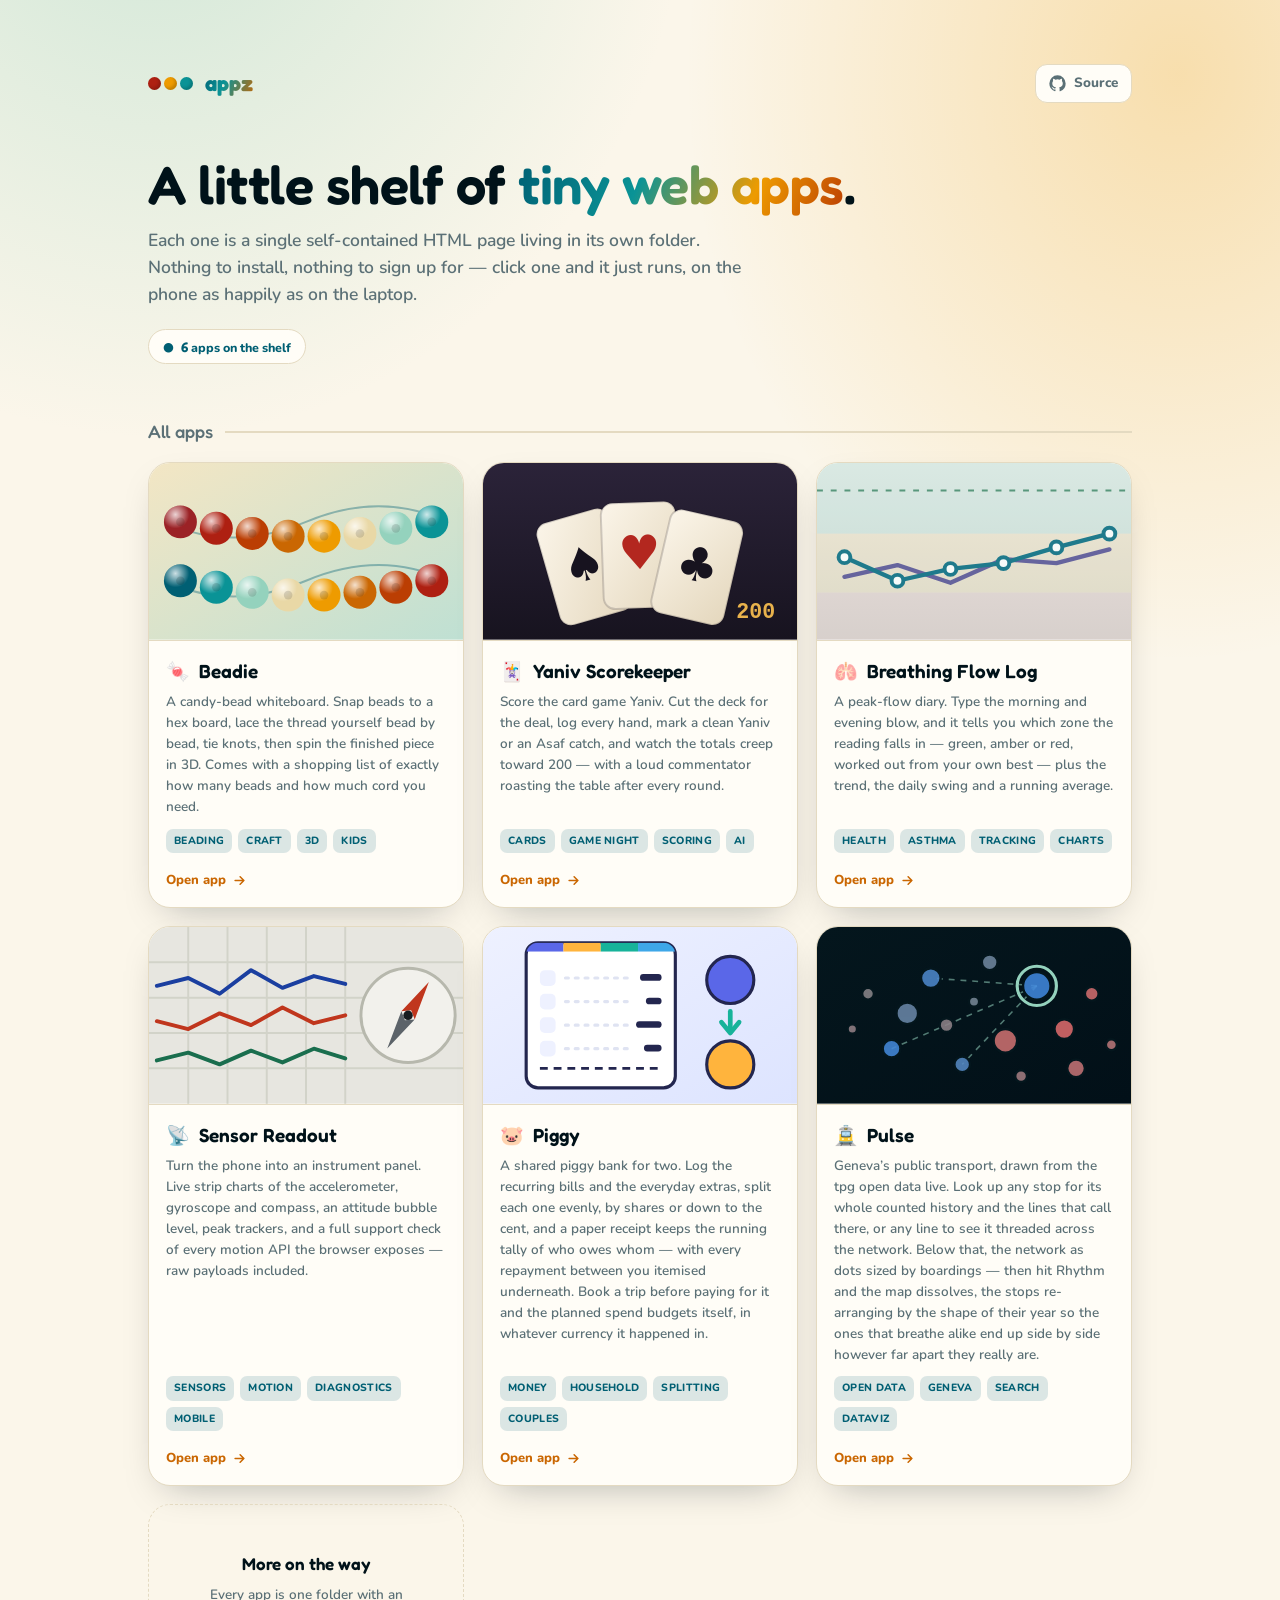
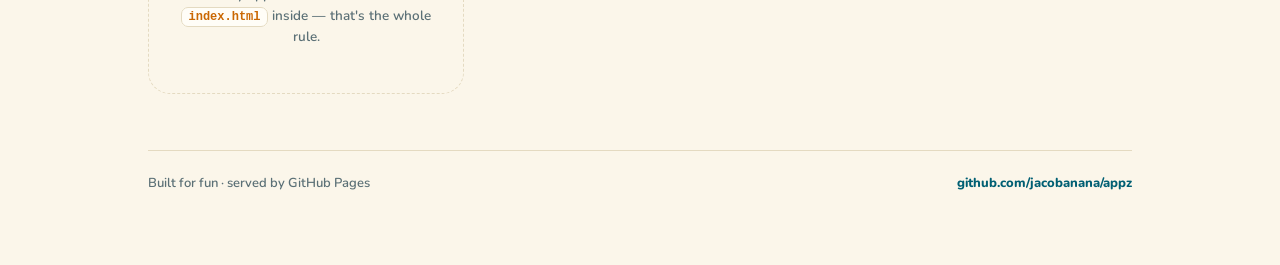
==== index.html @ 2b108881 "Move Piggy out to its own repository Piggy now lives at https://github.com/jacobanana/piggy as a Vit" ====
<!DOCTYPE html>
<html lang="en">
<head>
<meta charset="UTF-8" />
<meta name="viewport" content="width=device-width, initial-scale=1" />
<title>appz — tiny single-page apps</title>
<meta name="description" content="A little shelf of small, self-contained single-page web apps. No install, no accounts — just open one and play." />
<meta name="theme-color" content="#005f73" />
<link rel="icon" href="data:image/svg+xml,<svg xmlns='http://www.w3.org/2000/svg' viewBox='0 0 32 32'><circle cx='11' cy='11' r='8' fill='%23ae2012'/><circle cx='22' cy='14' r='6' fill='%23ee9b00'/><circle cx='14' cy='23' r='6' fill='%230a9396'/></svg>" />
<link rel="preconnect" href="https://fonts.googleapis.com">
<link rel="preconnect" href="https://fonts.gstatic.com" crossorigin>
<link href="https://fonts.googleapis.com/css2?family=Fredoka:wght@400;500;600;700&family=Nunito:wght@400;600;700;800&display=swap" rel="stylesheet">
<style>
  /* Palette: 001219 · 005f73 · 0a9396 · 94d2bd · e9d8a6 · ee9b00 · ca6702 · bb3e03 · ae2012 · 9b2226 */
  :root{
    --black:#001219; --deep:#005f73; --teal:#0a9396; --tiffany:#94d2bd; --vanilla:#e9d8a6;
    --gamboge:#ee9b00; --alloy:#ca6702; --rust:#bb3e03; --rufous:#ae2012; --auburn:#9b2226;

    --bg:#fbf6ea; --panel:#fffdf7; --ink:#001219; --muted:#5b7076; --line:#e4dac1;
    --accent:#005f73; --accent-2:#ca6702; --glow-a:var(--tiffany); --glow-b:var(--gamboge);
    --shadow:0 14px 38px -18px rgba(0,18,25,.34);
    --shadow-lg:0 22px 50px -20px rgba(0,18,25,.42);
  }
  @media (prefers-color-scheme:dark){
    :root{
      --bg:#001219; --panel:#04222b; --ink:#eef5f1; --muted:#8fb0ad; --line:#0d3a44;
      --accent:#94d2bd; --accent-2:#ee9b00; --glow-a:var(--deep); --glow-b:var(--rust);
      --shadow:0 14px 38px -18px rgba(0,0,0,.8);
      --shadow-lg:0 22px 50px -20px rgba(0,0,0,.9);
    }
  }
  *{box-sizing:border-box}
  html{-webkit-text-size-adjust:100%}
  body{margin:0;min-height:100%;background:var(--bg);color:var(--ink);
    font-family:'Nunito',system-ui,'Segoe UI',sans-serif;font-weight:600;line-height:1.55;
    background-image:radial-gradient(60% 45% at 12% -8%, color-mix(in srgb, var(--glow-a) 42%, transparent), transparent 70%),
                     radial-gradient(55% 45% at 92% 4%, color-mix(in srgb, var(--glow-b) 26%, transparent), transparent 70%);
    background-repeat:no-repeat}
  h1,h2,h3,.f{font-family:'Fredoka',system-ui,sans-serif;font-weight:600;margin:0}
  a{color:inherit}
  :focus-visible{outline:3px solid var(--accent);outline-offset:3px;border-radius:14px}

  .wrap{max-width:1040px;margin:0 auto;padding:clamp(28px,6vw,64px) clamp(16px,4vw,28px) 72px}

  header.top{display:flex;align-items:center;gap:12px;margin-bottom:clamp(28px,6vw,52px)}
  .logo{display:flex;gap:3px}
  .logo i{width:13px;height:13px;border-radius:50%;box-shadow:inset -2px -2px 3px rgba(0,0,0,.18)}
  .wordmark{font-family:'Fredoka';font-size:22px;font-weight:700;
    background:linear-gradient(115deg,var(--deep),var(--teal) 42%,var(--alloy));-webkit-background-clip:text;background-clip:text;color:transparent}
  .grow{flex:1}
  .ghlink{display:inline-flex;align-items:center;gap:8px;text-decoration:none;font-size:13.5px;font-weight:800;color:var(--muted);
    border:1.5px solid var(--line);background:var(--panel);padding:8px 13px;border-radius:12px}
  .ghlink:hover{color:var(--accent);border-color:var(--accent)}
  .ghlink svg{width:17px;height:17px}

  .hero h1{font-size:clamp(34px,7vw,54px);line-height:1.08;letter-spacing:-.5px}
  .hero h1 em{font-style:normal;background:linear-gradient(115deg,var(--deep),var(--teal) 38%,var(--gamboge) 72%,var(--rust));
    -webkit-background-clip:text;background-clip:text;color:transparent}
  .hero p{max-width:56ch;color:var(--muted);font-size:clamp(15px,2.2vw,17.5px);margin:14px 0 0}
  .count{display:inline-flex;align-items:center;gap:7px;margin-top:20px;font-size:12.5px;font-weight:800;
    color:var(--accent);background:var(--panel);border:1.5px solid var(--line);border-radius:999px;padding:6px 14px}
  .count b{font-family:'Fredoka';font-weight:600;font-size:14px}

  h2.sec{margin:clamp(34px,6vw,54px) 0 16px;font-size:18px;color:var(--muted);font-weight:500;
    display:flex;align-items:center;gap:12px}
  h2.sec:after{content:"";flex:1;height:1.5px;background:var(--line)}

  .grid{display:grid;gap:18px;grid-template-columns:repeat(auto-fill,minmax(270px,1fr))}
  .card{display:flex;flex-direction:column;background:var(--panel);border:1.5px solid var(--line);border-radius:22px;
    overflow:hidden;text-decoration:none;box-shadow:var(--shadow);transition:transform .18s ease,box-shadow .18s ease,border-color .18s ease}
  .card:hover{transform:translateY(-4px);box-shadow:var(--shadow-lg);border-color:color-mix(in srgb, var(--accent) 55%, var(--line))}
  .thumb{aspect-ratio:16/9;display:block;width:100%;border-bottom:1.5px solid var(--line)}
  .thumb svg{width:100%;height:100%;display:block}
  .body{padding:15px 17px 17px;display:flex;flex-direction:column;gap:7px;flex:1}
  .title{display:flex;align-items:center;gap:9px;font-family:'Fredoka';font-size:19px}
  .title .emoji{font-size:19px;line-height:1}
  .desc{color:var(--muted);font-size:13.5px;font-weight:600;margin:0;flex:1}
  .tags{display:flex;flex-wrap:wrap;gap:6px;margin-top:4px}
  .tag{font-size:10.5px;font-weight:800;letter-spacing:.03em;text-transform:uppercase;color:var(--accent);
    background:color-mix(in srgb, var(--accent) 14%, transparent);border-radius:7px;padding:4px 8px}
  .go{display:flex;align-items:center;gap:6px;margin-top:10px;font-size:13px;font-weight:800;color:var(--accent-2)}
  .go svg{width:15px;height:15px;transition:transform .18s ease}
  .card:hover .go svg{transform:translateX(3px)}

  .soon{border-style:dashed;box-shadow:none;background:transparent;align-items:center;justify-content:center;
    min-height:190px;text-align:center;padding:26px;color:var(--muted);font-size:13.5px;gap:8px}
  .soon .f{font-size:17px;color:var(--ink)}
  .soon code{font-family:ui-monospace,SFMono-Regular,Menlo,monospace;font-size:12px;background:var(--panel);
    border:1.5px solid var(--line);border-radius:7px;padding:2px 6px;color:var(--accent-2)}

  footer{margin-top:56px;padding-top:22px;border-top:1.5px solid var(--line);color:var(--muted);font-size:13px;
    display:flex;flex-wrap:wrap;gap:8px 16px;align-items:center}
  footer a{color:var(--accent);text-decoration:none;font-weight:800}
  footer a:hover{text-decoration:underline}

  /* On the near-black background the deep-teal end of the gradients goes muddy — start brighter. */
  @media (prefers-color-scheme:dark){
    .wordmark{background:linear-gradient(115deg,var(--tiffany),var(--teal) 45%,var(--gamboge));
      -webkit-background-clip:text;background-clip:text}
    .hero h1 em{background:linear-gradient(115deg,var(--tiffany),var(--teal) 30%,var(--gamboge) 72%,var(--alloy));
      -webkit-background-clip:text;background-clip:text}
  }

  @media (prefers-reduced-motion:reduce){*{transition:none!important;animation:none!important}}
</style>
</head>
<body>
<div class="wrap">

  <header class="top">
    <span class="logo" aria-hidden="true">
      <i style="background:#ae2012"></i><i style="background:#ee9b00"></i><i style="background:#0a9396"></i>
    </span>
    <span class="wordmark">appz</span>
    <span class="grow"></span>
    <a class="ghlink" href="https://github.com/jacobanana/appz" rel="noopener">
      <svg viewBox="0 0 24 24" fill="currentColor" aria-hidden="true"><path d="M12 .5A11.5 11.5 0 0 0 .5 12a11.5 11.5 0 0 0 7.86 10.92c.58.1.79-.25.79-.56v-2c-3.2.7-3.88-1.37-3.88-1.37-.53-1.34-1.29-1.7-1.29-1.7-1.05-.72.08-.7.08-.7 1.16.08 1.77 1.2 1.77 1.2 1.03 1.77 2.7 1.26 3.36.96.1-.75.4-1.26.73-1.55-2.56-.29-5.25-1.28-5.25-5.7 0-1.26.45-2.29 1.19-3.1-.12-.29-.52-1.46.11-3.05 0 0 .97-.31 3.18 1.18a11 11 0 0 1 5.8 0c2.2-1.5 3.17-1.18 3.17-1.18.63 1.59.24 2.76.12 3.05.74.81 1.19 1.84 1.19 3.1 0 4.43-2.7 5.4-5.27 5.69.41.36.78 1.06.78 2.14v3.17c0 .31.2.67.8.56A11.5 11.5 0 0 0 23.5 12 11.5 11.5 0 0 0 12 .5z"/></svg>
      Source
    </a>
  </header>

  <section class="hero">
    <h1>A little shelf of <em>tiny web apps</em>.</h1>
    <p>Each one is a single self-contained HTML page living in its own folder. Nothing to install, nothing to sign up for — click one and it just runs, on the phone as happily as on the laptop.</p>
    <div class="count"><span>●</span> <span><b id="count">0</b> <span id="noun">apps</span> on the shelf</span></div>
  </section>

  <h2 class="sec">All apps</h2>
  <div class="grid" id="grid"></div>

  <footer>
    <span>Built for fun · served by GitHub Pages</span>
    <span class="grow"></span>
    <a href="https://github.com/jacobanana/appz" rel="noopener">github.com/jacobanana/appz</a>
  </footer>
</div>

<script>
/* Add an app: drop its folder in the repo root with an index.html inside,
   then add one entry here. `thumb` is inline SVG markup (viewBox 0 0 160 90). */
const APPS = [
  {
    slug: 'candy-beads',
    name: 'Beadie',
    emoji: '🍬',
    desc: 'A candy-bead whiteboard. Snap beads to a hex board, lace the thread yourself bead by bead, tie knots, then spin the finished piece in 3D. Comes with a shopping list of exactly how many beads and how much cord you need.',
    tags: ['beading', 'craft', '3D', 'kids'],
    thumb: `
      <svg viewBox="0 0 160 90" preserveAspectRatio="xMidYMid slice" role="img" aria-label="Rows of colourful beads laced on a cord">
        <defs>
          <linearGradient id="cbBg" x1="0" y1="0" x2="1" y2="1">
            <stop offset="0%" stop-color="#f3e6c4"/><stop offset="100%" stop-color="#bfe0d3"/>
          </linearGradient>
          <radialGradient id="cbShine" cx="35%" cy="28%" r="70%">
            <stop offset="0%" stop-color="#fff" stop-opacity=".8"/><stop offset="60%" stop-color="#fff" stop-opacity="0"/>
          </radialGradient>
        </defs>
        <rect width="160" height="90" fill="url(#cbBg)"/>
        <g fill="none" stroke="#005f73" stroke-opacity=".38" stroke-width="1">
          <path d="M8 30q34 16 72 0t72 0"/><path d="M8 60q34 16 72 0t72 0"/>
        </g>
        <g id="cbBeads"></g>
      </svg>`,
    paint(svg){
      const rows = [
        { y: 30, cols: ['#9b2226','#ae2012','#bb3e03','#ca6702','#ee9b00','#e9d8a6','#94d2bd','#0a9396'] },
        { y: 60, cols: ['#005f73','#0a9396','#94d2bd','#e9d8a6','#ee9b00','#ca6702','#bb3e03','#ae2012'] }
      ];
      const g = svg.querySelector('#cbBeads');
      rows.forEach(({y, cols}) => cols.forEach((c, i) => {
        const x = 16 + i * 18.3;
        const dy = y + Math.sin((i / (cols.length - 1)) * Math.PI) * 7.5;
        g.insertAdjacentHTML('beforeend',
          `<circle cx="${x.toFixed(1)}" cy="${dy.toFixed(1)}" r="8.4" fill="${c}"/>` +
          `<circle cx="${x.toFixed(1)}" cy="${dy.toFixed(1)}" r="8.4" fill="url(#cbShine)"/>` +
          `<circle cx="${x.toFixed(1)}" cy="${dy.toFixed(1)}" r="2.2" fill="#000" fill-opacity=".13"/>`);
      }));
    }
  },
  {
    slug: 'yaniv',
    name: 'Yaniv Scorekeeper',
    emoji: '🃏',
    desc: 'Score the card game Yaniv. Cut the deck for the deal, log every hand, mark a clean Yaniv or an Asaf catch, and watch the totals creep toward 200 — with a loud commentator roasting the table after every round.',
    tags: ['cards', 'game night', 'scoring', 'AI'],
    thumb: `
      <svg viewBox="0 0 160 90" preserveAspectRatio="xMidYMid slice" role="img" aria-label="Three playing cards fanned over a dark table">
        <defs>
          <linearGradient id="yzBg" x1="0" y1="0" x2="0" y2="1">
            <stop offset="0%" stop-color="#2b2339"/><stop offset="100%" stop-color="#17131f"/>
          </linearGradient>
          <linearGradient id="yzCard" x1="0" y1="0" x2="1" y2="1">
            <stop offset="0%" stop-color="#fbf5e9"/><stop offset="100%" stop-color="#e4d7bd"/>
          </linearGradient>
        </defs>
        <rect width="160" height="90" fill="url(#yzBg)"/>
        <g stroke="rgba(23,19,31,.18)" stroke-width="1">
          <g transform="rotate(-16 52 58)">
            <rect x="34" y="26" width="38" height="54" rx="6" fill="url(#yzCard)"/>
            <text x="53" y="60" font-size="24" text-anchor="middle" fill="#17131f" stroke="none">♠</text>
          </g>
          <g transform="rotate(-2 80 54)">
            <rect x="61" y="20" width="38" height="54" rx="6" fill="url(#yzCard)"/>
            <text x="80" y="54" font-size="24" text-anchor="middle" fill="#b3271f" stroke="none">♥</text>
          </g>
          <g transform="rotate(13 108 58)">
            <rect x="89" y="26" width="38" height="54" rx="6" fill="url(#yzCard)"/>
            <text x="108" y="60" font-size="24" text-anchor="middle" fill="#17131f" stroke="none">♣</text>
          </g>
        </g>
        <text x="139" y="79" font-size="11" text-anchor="middle" fill="#e8b24c" font-family="monospace">200</text>
      </svg>`,
  },
  {
    slug: 'breathing-flow-log',
    name: 'Breathing Flow Log',
    emoji: '🫁',
    desc: 'A peak-flow diary. Type the morning and evening blow, and it tells you which zone the reading falls in — green, amber or red, worked out from your own best — plus the trend, the daily swing and a running average.',
    tags: ['health', 'asthma', 'tracking', 'charts'],
    thumb: `
      <svg viewBox="0 0 160 90" preserveAspectRatio="xMidYMid slice" role="img" aria-label="A peak-flow line chart drawn across green, amber and red zone bands">
        <defs>
          <linearGradient id="bfBg" x1="0" y1="0" x2="0" y2="1">
            <stop offset="0%" stop-color="#f6faf9"/><stop offset="100%" stop-color="#dde7e5"/>
          </linearGradient>
        </defs>
        <rect width="160" height="90" fill="url(#bfBg)"/>
        <rect y="0" width="160" height="36" fill="#2E7D5B" opacity=".14"/>
        <rect y="36" width="160" height="30" fill="#C9820A" opacity=".14"/>
        <rect y="66" width="160" height="24" fill="#B3382C" opacity=".13"/>
        <line x1="0" y1="14" x2="160" y2="14" stroke="#2E7D5B" stroke-width="1" stroke-dasharray="3 4" opacity=".75"/>
        <g fill="none" stroke-width="2.2" stroke-linecap="round" stroke-linejoin="round">
          <polyline points="14,58 41,52 68,61 95,49 122,51 149,44" stroke="#3D3B8E" opacity=".75"/>
          <polyline points="14,48 41,60 68,54 95,51 122,43 149,36" stroke="#1F7A8C"/>
        </g>
        <g fill="#f6faf9" stroke="#1F7A8C" stroke-width="2">
          <circle cx="14" cy="48" r="3"/><circle cx="41" cy="60" r="3"/><circle cx="68" cy="54" r="3"/>
          <circle cx="95" cy="51" r="3"/><circle cx="122" cy="43" r="3"/><circle cx="149" cy="36" r="3"/>
        </g>
      </svg>`,
  },
  {
    slug: 'sensor-readout',
    name: 'Sensor Readout',
    emoji: '📡',
    desc: 'Turn the phone into an instrument panel. Live strip charts of the accelerometer, gyroscope and compass, an attitude bubble level, peak trackers, and a full support check of every motion API the browser exposes — raw payloads included.',
    tags: ['sensors', 'motion', 'diagnostics', 'mobile'],
    thumb: `
      <svg viewBox="0 0 160 90" preserveAspectRatio="xMidYMid slice" role="img" aria-label="Three sensor traces drawn on chart-recorder graph paper next to a compass dial">
        <rect width="160" height="90" fill="#E7E6E0"/>
        <g stroke="#D2D3C9" stroke-width="1">
          <path d="M0 18h160M0 36h160M0 54h160M0 72h160"/>
          <path d="M20 0v90M40 0v90M60 0v90M80 0v90M100 0v90"/>
        </g>
        <g fill="none" stroke-width="2" stroke-linecap="round" stroke-linejoin="round">
          <polyline points="4,30 20,26 36,34 52,22 68,31 84,25 100,29" stroke="#1B3FA0"/>
          <polyline points="4,48 20,52 36,44 52,50 68,41 84,49 100,45" stroke="#C0361D"/>
          <polyline points="4,68 20,64 36,70 52,63 68,69 84,62 100,67" stroke="#1A6E4E"/>
        </g>
        <circle cx="132" cy="45" r="24" fill="#F2F1EC" stroke="#B7B8AD" stroke-width="1.5"/>
        <g transform="rotate(32 132 45)">
          <polygon points="132,25 136,45 132,42 128,45" fill="#C0361D"/>
          <polygon points="132,65 136,45 132,48 128,45" fill="#5C6369"/>
        </g>
        <circle cx="132" cy="45" r="2.4" fill="#171C1F"/>
      </svg>`,
  },
  {
    slug: 'piggy',
    // Piggy grew up and moved into its own repo (Vite app + backend in the
    // making): https://github.com/jacobanana/piggy — the card stays on the
    // shelf, the link goes to its new home.
    url: 'https://jacobanana.github.io/piggy/',
    name: 'Piggy',
    emoji: '🐷',
    desc: 'A shared piggy bank for two. Log the recurring bills and the everyday extras, split each one evenly, by shares or down to the cent, and a paper receipt keeps the running tally of who owes whom — with every repayment between you itemised underneath. Book a trip before paying for it and the planned spend budgets itself, in whatever currency it happened in.',
    tags: ['money', 'household', 'splitting', 'couples'],
    thumb: `
      <svg viewBox="0 0 160 90" preserveAspectRatio="xMidYMid slice" role="img" aria-label="A till receipt beside two faces with an arrow showing money owed between them">
        <defs>
          <linearGradient id="pgBg" x1="0" y1="0" x2="1" y2="1">
            <stop offset="0%" stop-color="#EEF1FF"/><stop offset="100%" stop-color="#DDE4FF"/>
          </linearGradient>
          <clipPath id="pgSlip"><rect x="22" y="8" width="76" height="74" rx="6"/></clipPath>
        </defs>
        <rect width="160" height="90" fill="url(#pgBg)"/>
        <rect x="22" y="8" width="76" height="74" rx="6" fill="#fff" stroke="#23264F" stroke-width="1.6"/>
        <g clip-path="url(#pgSlip)">
          <rect x="22" y="8" width="19" height="4.5" fill="#5A67E8"/>
          <rect x="41" y="8" width="19" height="4.5" fill="#FFB43D"/>
          <rect x="60" y="8" width="19" height="4.5" fill="#17B39A"/>
          <rect x="79" y="8" width="19" height="4.5" fill="#3EA7E8"/>
        </g>
        <g stroke="#DFE3F2" stroke-width="1.6" stroke-linecap="round" stroke-dasharray="1.5 3.5">
          <path d="M42 26h34M42 38h34M42 50h34M42 62h34"/>
        </g>
        <g fill="#EEF1FF">
          <rect x="29" y="22" width="8" height="8" rx="2.5"/><rect x="29" y="34" width="8" height="8" rx="2.5"/>
          <rect x="29" y="46" width="8" height="8" rx="2.5"/><rect x="29" y="58" width="8" height="8" rx="2.5"/>
        </g>
        <g fill="#23264F">
          <rect x="80" y="24" width="11" height="3.4" rx="1.7"/><rect x="83" y="36" width="8" height="3.4" rx="1.7"/>
          <rect x="78" y="48" width="13" height="3.4" rx="1.7"/><rect x="82" y="60" width="9" height="3.4" rx="1.7"/>
        </g>
        <path d="M29 72h62" stroke="#23264F" stroke-width="1.4" stroke-dasharray="4 3"/>
        <circle cx="126" cy="27" r="12" fill="#5A67E8" stroke="#23264F" stroke-width="1.6"/>
        <circle cx="126" cy="70" r="12" fill="#FFB43D" stroke="#23264F" stroke-width="1.6"/>
        <path d="M126 43v9" stroke="#17B39A" stroke-width="2.4" stroke-linecap="round"/>
        <path d="M121.5 48.5l4.5 5.5 4.5-5.5" fill="none" stroke="#17B39A" stroke-width="2.4" stroke-linecap="round" stroke-linejoin="round"/>
      </svg>`,
  },
  {
    slug: 'tpg-pulse',
    name: 'Pulse',
    emoji: '🚊',
    desc: 'Geneva’s public transport, drawn from the tpg open data live. Look up any stop for its whole counted history and the lines that call there, or any line to see it threaded across the network. Below that, the network as dots sized by boardings — then hit Rhythm and the map dissolves, the stops re-arranging by the shape of their year so the ones that breathe alike end up side by side however far apart they really are.',
    tags: ['open data', 'geneva', 'search', 'dataviz'],
    thumb: `
      <svg viewBox="0 0 160 90" preserveAspectRatio="xMidYMid slice" role="img" aria-label="A scatter of blue and red dots with dashed threads joining distant pairs">
        <defs>
          <linearGradient id="tpBg" x1="0" y1="0" x2="1" y2="1">
            <stop offset="0%" stop-color="#04161d"/><stop offset="100%" stop-color="#021018"/>
          </linearGradient>
        </defs>
        <rect width="160" height="90" fill="url(#tpBg)"/>
        <g stroke="#94d2bd" stroke-opacity=".55" stroke-width=".8" stroke-dasharray="3 3">
          <path d="M112 30 L38 62"/><path d="M112 30 L58 26"/><path d="M112 30 L74 70"/>
        </g>
        <g id="tpDots"></g>
        <circle cx="112" cy="30" r="10" fill="none" stroke="#94d2bd" stroke-width="1.6"/>
      </svg>`,
    paint(svg){
      // Same diverging ramp the app uses: cool ← neutral → warm.
      const mix = (t) => {
        const cool = [57,135,229], warm = [230,103,103], mid = [125,134,140];
        const end = t < 0 ? cool : warm, a = Math.abs(t);
        return 'rgb(' + mid.map((m,i)=>Math.round(m+(end[i]-m)*a)).join(',') + ')';
      };
      const dots = [
        [112,30,7,-.9],[58,26,5,-.7],[38,62,4.5,-.85],[74,70,4,-.6],
        [26,34,3,.1],[46,44,5.5,-.3],[66,50,3.5,.15],[88,18,4,-.2],
        [96,58,6,.75],[126,52,5,.9],[140,34,3.5,.8],[132,72,4.5,.65],
        [104,76,3,.35],[80,38,2.6,-.1],[18,52,2.4,.2],[150,60,2.8,.55],
      ];
      const g = svg.querySelector('#tpDots');
      for (const [x,y,r,t] of dots)
        g.insertAdjacentHTML('beforeend',
          `<circle cx="${x}" cy="${y}" r="${r}" fill="${mix(t)}" fill-opacity=".88" stroke="#04161d" stroke-width="1.2"/>`);
    }
  }
];

const grid = document.getElementById('grid');

APPS.forEach(app => {
  const a = document.createElement('a');
  a.className = 'card';
  a.href = app.url || app.slug + '/';
  a.innerHTML = `
    <span class="thumb">${app.thumb}</span>
    <span class="body">
      <span class="title"><span class="emoji">${app.emoji}</span>${app.name}</span>
      <p class="desc">${app.desc}</p>
      <span class="tags">${app.tags.map(t => `<span class="tag">${t}</span>`).join('')}</span>
      <span class="go">Open app
        <svg viewBox="0 0 24 24" fill="none" stroke="currentColor" stroke-width="2.5" stroke-linecap="round" stroke-linejoin="round"><path d="M5 12h14M13 6l6 6-6 6"/></svg>
      </span>
    </span>`;
  if (app.paint) app.paint(a.querySelector('.thumb svg'));
  grid.appendChild(a);
});

const soon = document.createElement('div');
soon.className = 'card soon';
soon.innerHTML = `<span class="f">More on the way</span>
  <span>Every app is one folder with an <code>index.html</code> inside — that's the whole rule.</span>`;
grid.appendChild(soon);

document.getElementById('count').textContent = APPS.length;
document.getElementById('noun').textContent = APPS.length === 1 ? 'app' : 'apps';
</script>
</body>
</html>
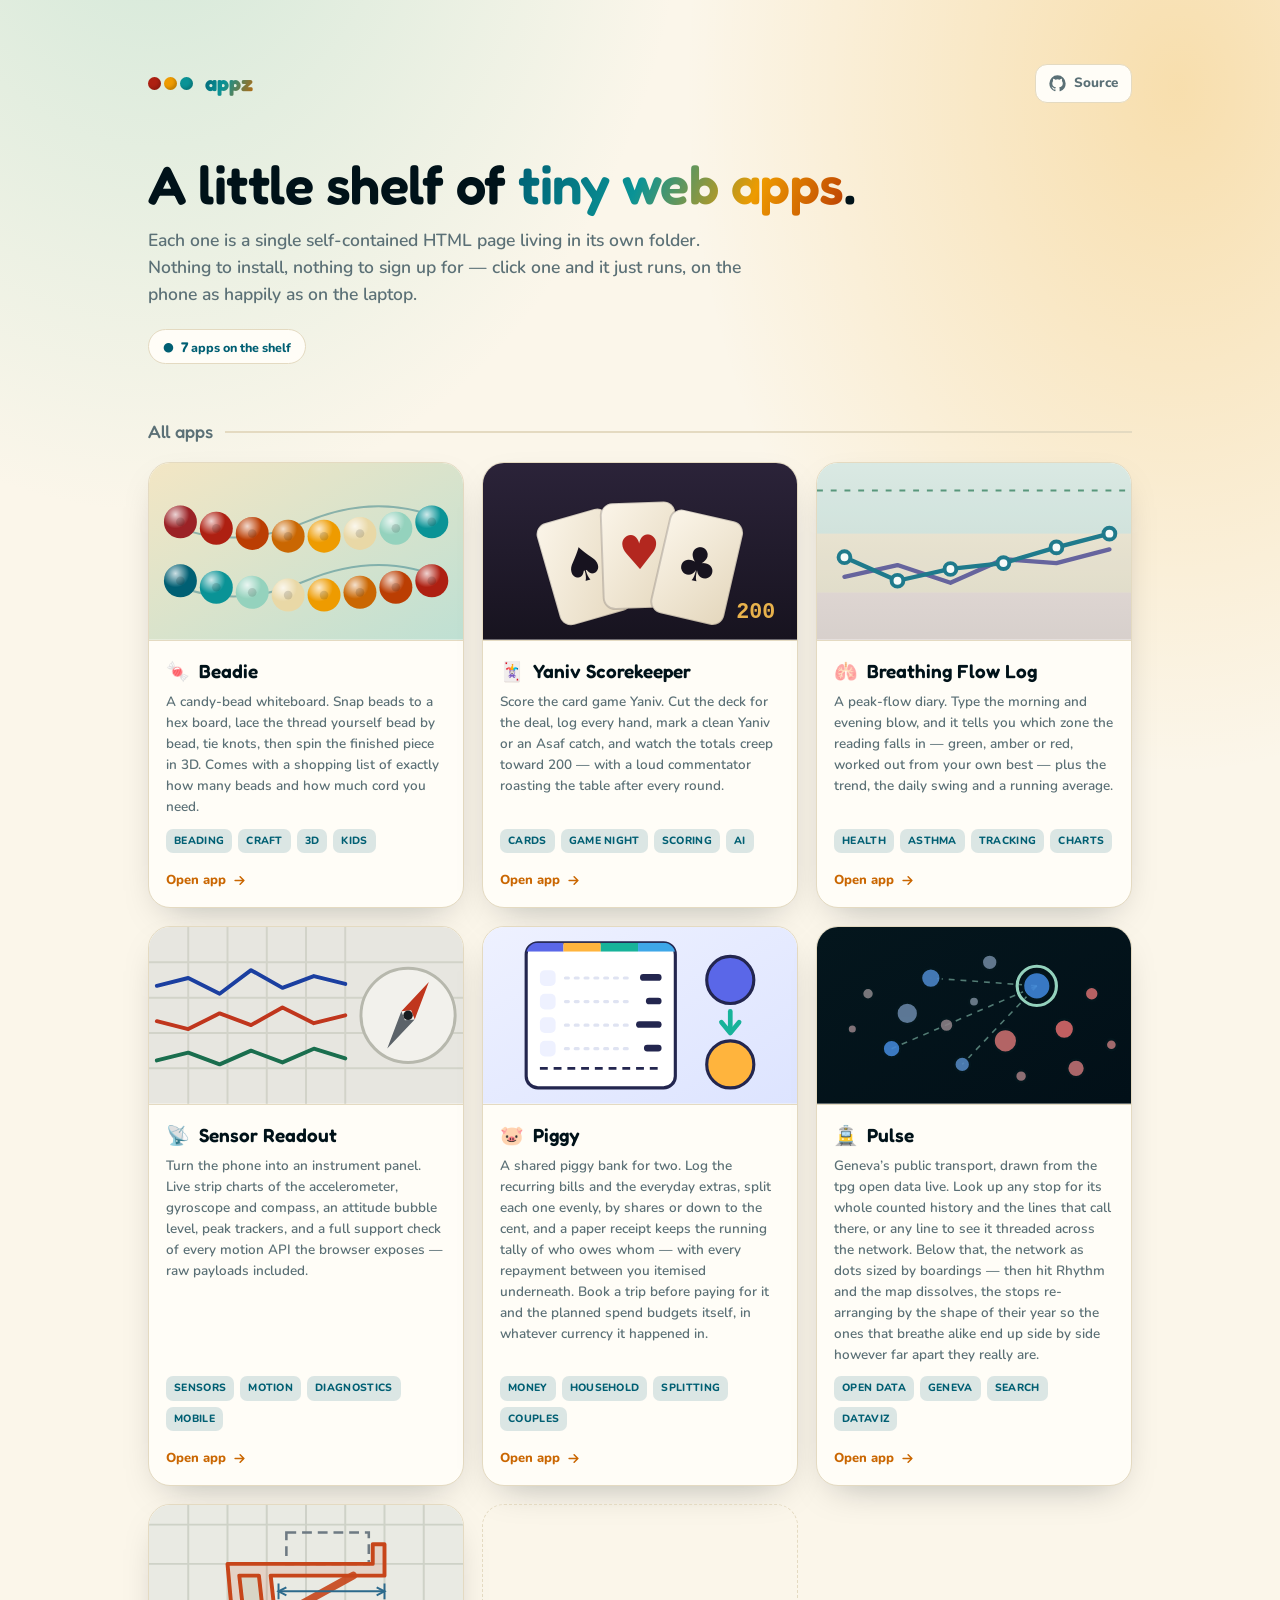
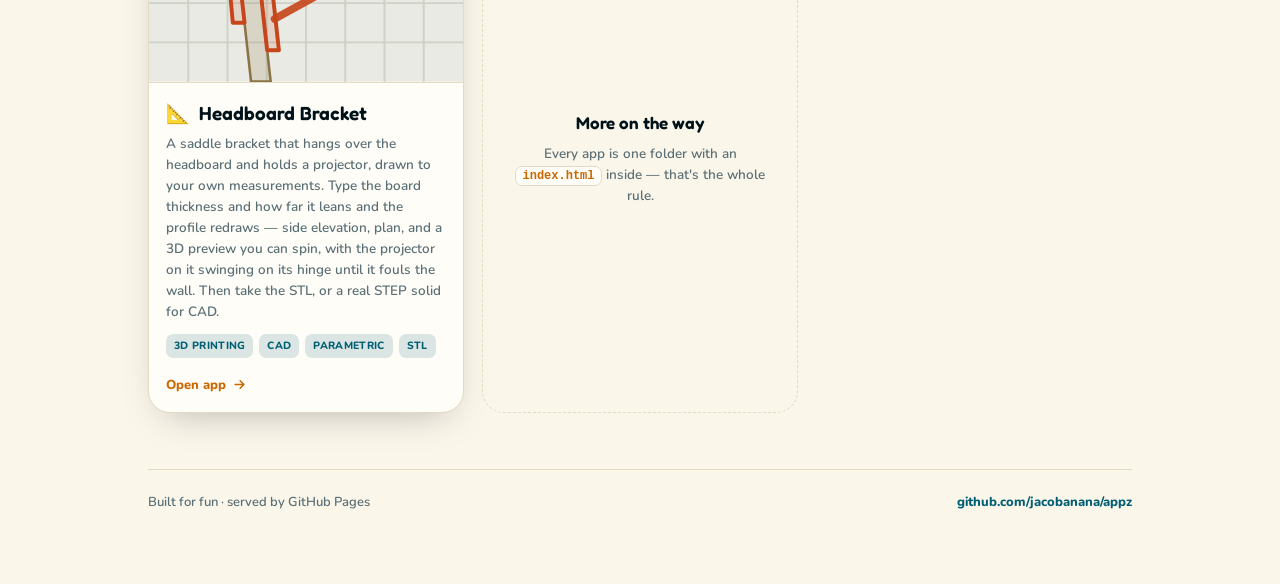
==== commit c74e1b30: "Add the headboard bracket designer to the shelf A parametric designer for a printed saddle bracket t" ====
--- a/index.html
+++ b/index.html
@@ -347,6 +347,30 @@
         g.insertAdjacentHTML('beforeend',
           `<circle cx="${x}" cy="${y}" r="${r}" fill="${mix(t)}" fill-opacity=".88" stroke="#04161d" stroke-width="1.2"/>`);
     }
+  },
+  {
+    slug: 'headboard-bracket',
+    name: 'Headboard Bracket',
+    emoji: '📐',
+    desc: 'A saddle bracket that hangs over the headboard and holds a projector, drawn to your own measurements. Type the board thickness and how far it leans and the profile redraws — side elevation, plan, and a 3D preview you can spin, with the projector on it swinging on its hinge until it fouls the wall. Then take the STL, or a real STEP solid for CAD.',
+    tags: ['3D printing', 'CAD', 'parametric', 'STL'],
+    thumb: `
+      <svg viewBox="0 0 160 90" preserveAspectRatio="xMidYMid slice" role="img" aria-label="Drafting-paper side elevation of a bracket saddled over a leaning headboard, carrying a projector on its shelf">
+        <rect width="160" height="90" fill="#E9EAE3"/>
+        <g stroke="#BCC1B5" stroke-width="1" opacity=".6">
+          <path d="M0 10h160M0 30h160M0 50h160M0 70h160"/>
+          <path d="M20 0v90M40 0v90M60 0v90M80 0v90M100 0v90M120 0v90M140 0v90"/>
+        </g>
+        <polygon points="46,36 56,36 62,90 52,90" fill="#8C7346" fill-opacity=".18" stroke="#8C7346" stroke-width="1.3"/>
+        <rect x="70" y="14" width="42" height="16" fill="none" stroke="#6E7A83" stroke-width="1.3" stroke-dasharray="5 3"/>
+        <path d="M104 36 L64 58" stroke="#C7451A" stroke-width="4" stroke-linecap="round" opacity=".9"/>
+        <path d="M48.7 60 L46 36 L56 36 L60.2 74 L66.2 74 L62 36 L120 36 L120 20 L114 20 L114 30 L40 30 L42.7 60 Z"
+              fill="#C7451A" fill-opacity=".14" stroke="#C7451A" stroke-width="2" stroke-linejoin="round"/>
+        <g stroke="#2C6A8C" stroke-width="1">
+          <path d="M66 40v8M120 40v8M66 44h54"/>
+          <path d="M70 42l-4 2 4 2M116 42l4 2-4 2" fill="none"/>
+        </g>
+      </svg>`,
   }
 ];
 
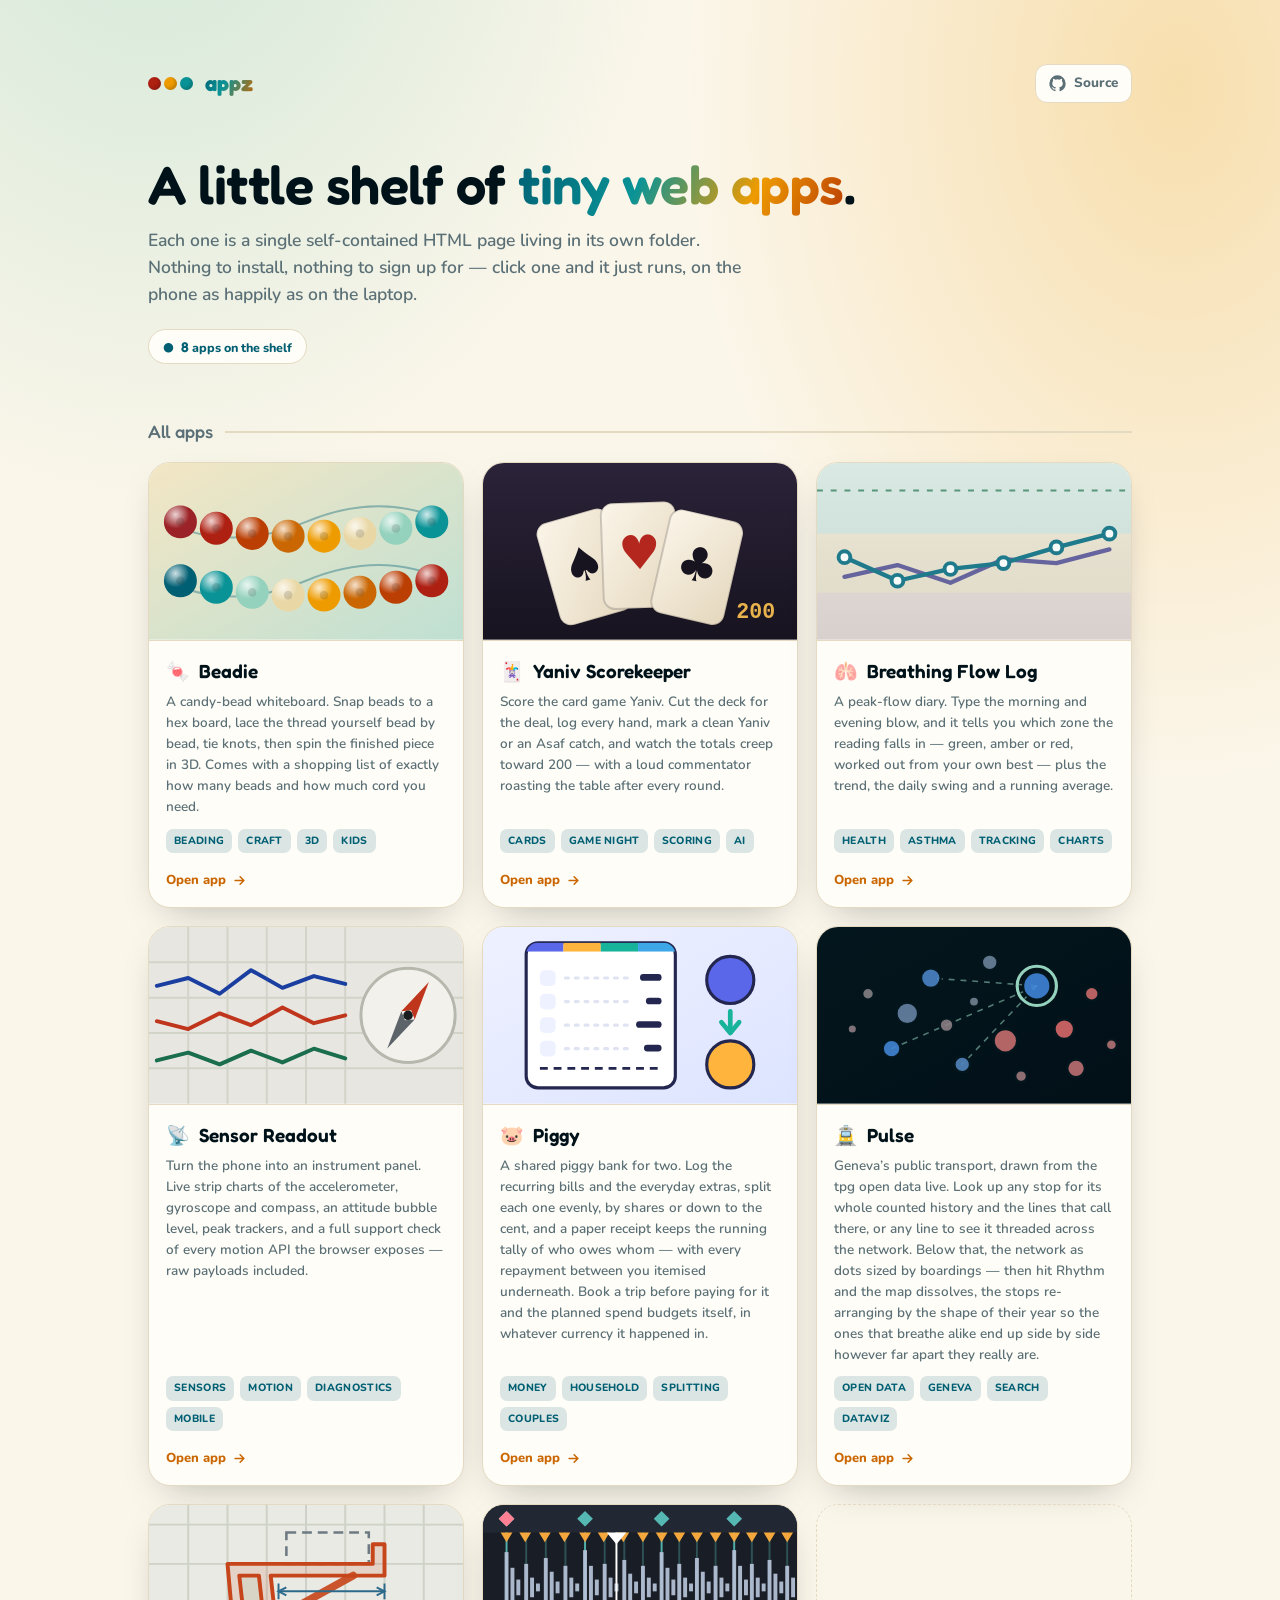
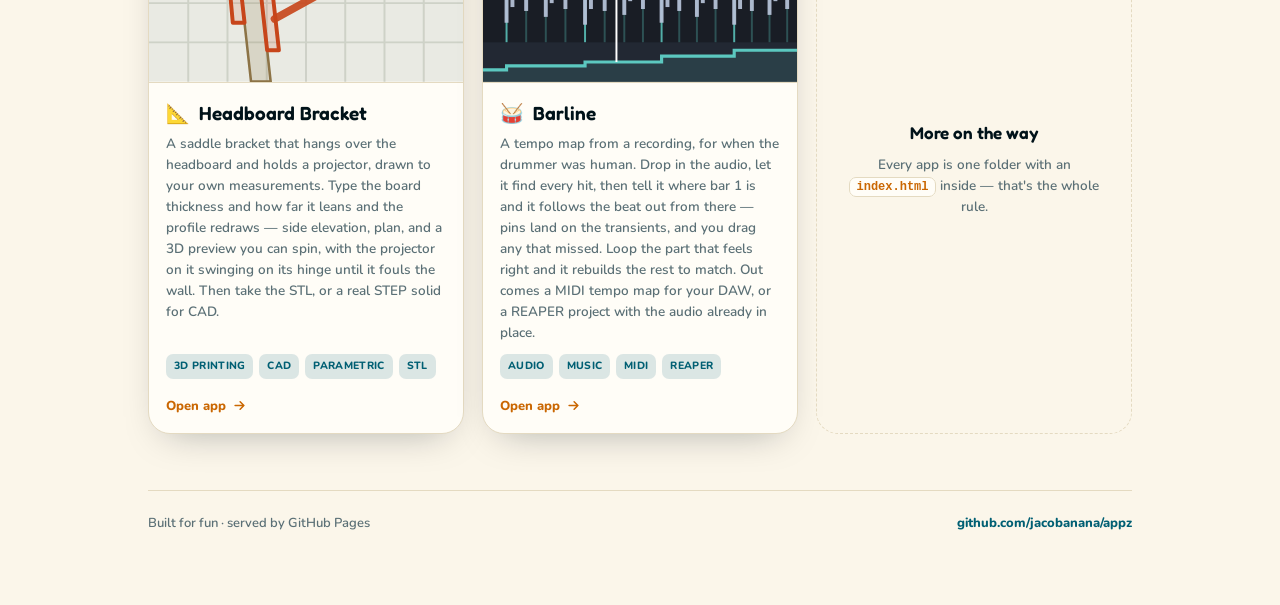
==== commit daa04c43: "Add Barline, a tempo map from audio, to the shelf A new single-file app in barline/: drop in a recor" ====
--- a/index.html
+++ b/index.html
@@ -371,6 +371,57 @@
           <path d="M70 42l-4 2 4 2M116 42l4 2-4 2" fill="none"/>
         </g>
       </svg>`,
+  },
+  {
+    slug: 'barline',
+    name: 'Barline',
+    emoji: '🥁',
+    desc: 'A tempo map from a recording, for when the drummer was human. Drop in the audio, let it find every hit, then tell it where bar 1 is and it follows the beat out from there — pins land on the transients, and you drag any that missed. Loop the part that feels right and it rebuilds the rest to match. Out comes a MIDI tempo map for your DAW, or a REAPER project with the audio already in place.',
+    tags: ['audio', 'music', 'MIDI', 'REAPER'],
+    thumb: `
+      <svg viewBox="0 0 160 90" preserveAspectRatio="xMidYMid slice" role="img" aria-label="A waveform with orange transient markers along the top and teal bar lines, the tempo stepping up beneath it">
+        <rect width="160" height="90" fill="#191d25"/>
+        <rect width="160" height="14" fill="#222833"/>
+        <g stroke="#5cc8c0" stroke-width="1" opacity=".85">
+          <path d="M12 14v56M52 14v56M91 14v56M128 14v56"/>
+        </g>
+        <g stroke="#5cc8c0" stroke-width="1" opacity=".3">
+          <path d="M22 14v56M32 14v56M42 14v56M62 14v56M72 14v56M81.5 14v56M100 14v56M109 14v56M118.5 14v56M137 14v56M146 14v56M155 14v56"/>
+        </g>
+        <g fill="#5cc8c0" opacity=".9">
+          <path d="M12 3l4 4-4 4-4-4z"/><path d="M52 3l4 4-4 4-4-4z"/><path d="M91 3l4 4-4 4-4-4z"/><path d="M128 3l4 4-4 4-4-4z"/>
+        </g>
+        <path d="M12 3l4 4-4 4-4-4z" fill="#ff7f93"/>
+        <g fill="#b7c3d9" opacity=".92">
+          <rect x="11" y="24" width="2" height="36"/><rect x="14" y="32" width="2" height="20"/><rect x="17" y="38" width="2" height="8"/>
+          <rect x="21" y="30" width="2" height="24"/><rect x="24" y="37" width="2" height="10"/><rect x="27" y="40" width="2" height="4"/>
+          <rect x="31" y="27" width="2" height="30"/><rect x="34" y="34" width="2" height="16"/><rect x="37" y="39" width="2" height="6"/>
+          <rect x="41" y="31" width="2" height="22"/><rect x="44" y="37" width="2" height="10"/><rect x="47" y="40" width="2" height="4"/>
+          <rect x="51" y="23" width="2" height="38"/><rect x="54" y="31" width="2" height="22"/><rect x="57" y="38" width="2" height="8"/>
+          <rect x="61" y="30" width="2" height="24"/><rect x="64" y="37" width="2" height="10"/><rect x="67" y="40" width="2" height="4"/>
+          <rect x="71" y="28" width="2" height="28"/><rect x="74" y="35" width="2" height="14"/><rect x="77" y="39" width="2" height="6"/>
+          <rect x="80.5" y="31" width="2" height="22"/><rect x="83.5" y="37" width="2" height="10"/><rect x="86.5" y="40" width="2" height="4"/>
+          <rect x="90" y="24" width="2" height="36"/><rect x="93" y="32" width="2" height="20"/><rect x="96" y="38" width="2" height="8"/>
+          <rect x="99" y="30" width="2" height="24"/><rect x="102" y="37" width="2" height="10"/><rect x="105" y="40" width="2" height="4"/>
+          <rect x="108" y="27" width="2" height="30"/><rect x="111" y="34" width="2" height="16"/><rect x="114" y="39" width="2" height="6"/>
+          <rect x="117.5" y="31" width="2" height="22"/><rect x="120.5" y="37" width="2" height="10"/><rect x="123.5" y="40" width="2" height="4"/>
+          <rect x="127" y="23" width="2" height="38"/><rect x="130" y="31" width="2" height="22"/><rect x="133" y="38" width="2" height="8"/>
+          <rect x="136" y="30" width="2" height="24"/><rect x="139" y="37" width="2" height="10"/><rect x="142" y="40" width="2" height="4"/>
+          <rect x="145" y="28" width="2" height="28"/><rect x="148" y="35" width="2" height="14"/><rect x="151" y="39" width="2" height="6"/>
+          <rect x="154" y="31" width="2" height="22"/><rect x="157" y="37" width="2" height="10"/>
+        </g>
+        <g fill="#f3a73d">
+          <path d="M12 14l3 0-3 5-3-5z"/><path d="M21.5 14l3 0-3 5-3-5z"/><path d="M31.5 14l3 0-3 5-3-5z"/><path d="M41.5 14l3 0-3 5-3-5z"/>
+          <path d="M52 14l3 0-3 5-3-5z"/><path d="M61.5 14l3 0-3 5-3-5z"/><path d="M71.5 14l3 0-3 5-3-5z"/><path d="M81.5 14l3 0-3 5-3-5z"/>
+          <path d="M91 14l3 0-3 5-3-5z"/><path d="M100 14l3 0-3 5-3-5z"/><path d="M109 14l3 0-3 5-3-5z"/><path d="M118.5 14l3 0-3 5-3-5z"/>
+          <path d="M128 14l3 0-3 5-3-5z"/><path d="M137 14l3 0-3 5-3-5z"/><path d="M146 14l3 0-3 5-3-5z"/><path d="M155 14l3 0-3 5-3-5z"/>
+        </g>
+        <rect width="160" y="70" height="20" fill="#222833"/>
+        <path d="M0 84H12V82H52V80H91V77H128V74H160" fill="none" stroke="#5cc8c0" stroke-width="1.6"/>
+        <path d="M0 84H12V82H52V80H91V77H128V74H160V90H0Z" fill="#5cc8c0" opacity=".14"/>
+        <path d="M68 14v66" stroke="#ffffff" stroke-width="1"/>
+        <path d="M63 14h10l-5 6z" fill="#ffffff"/>
+      </svg>`,
   }
 ];
 
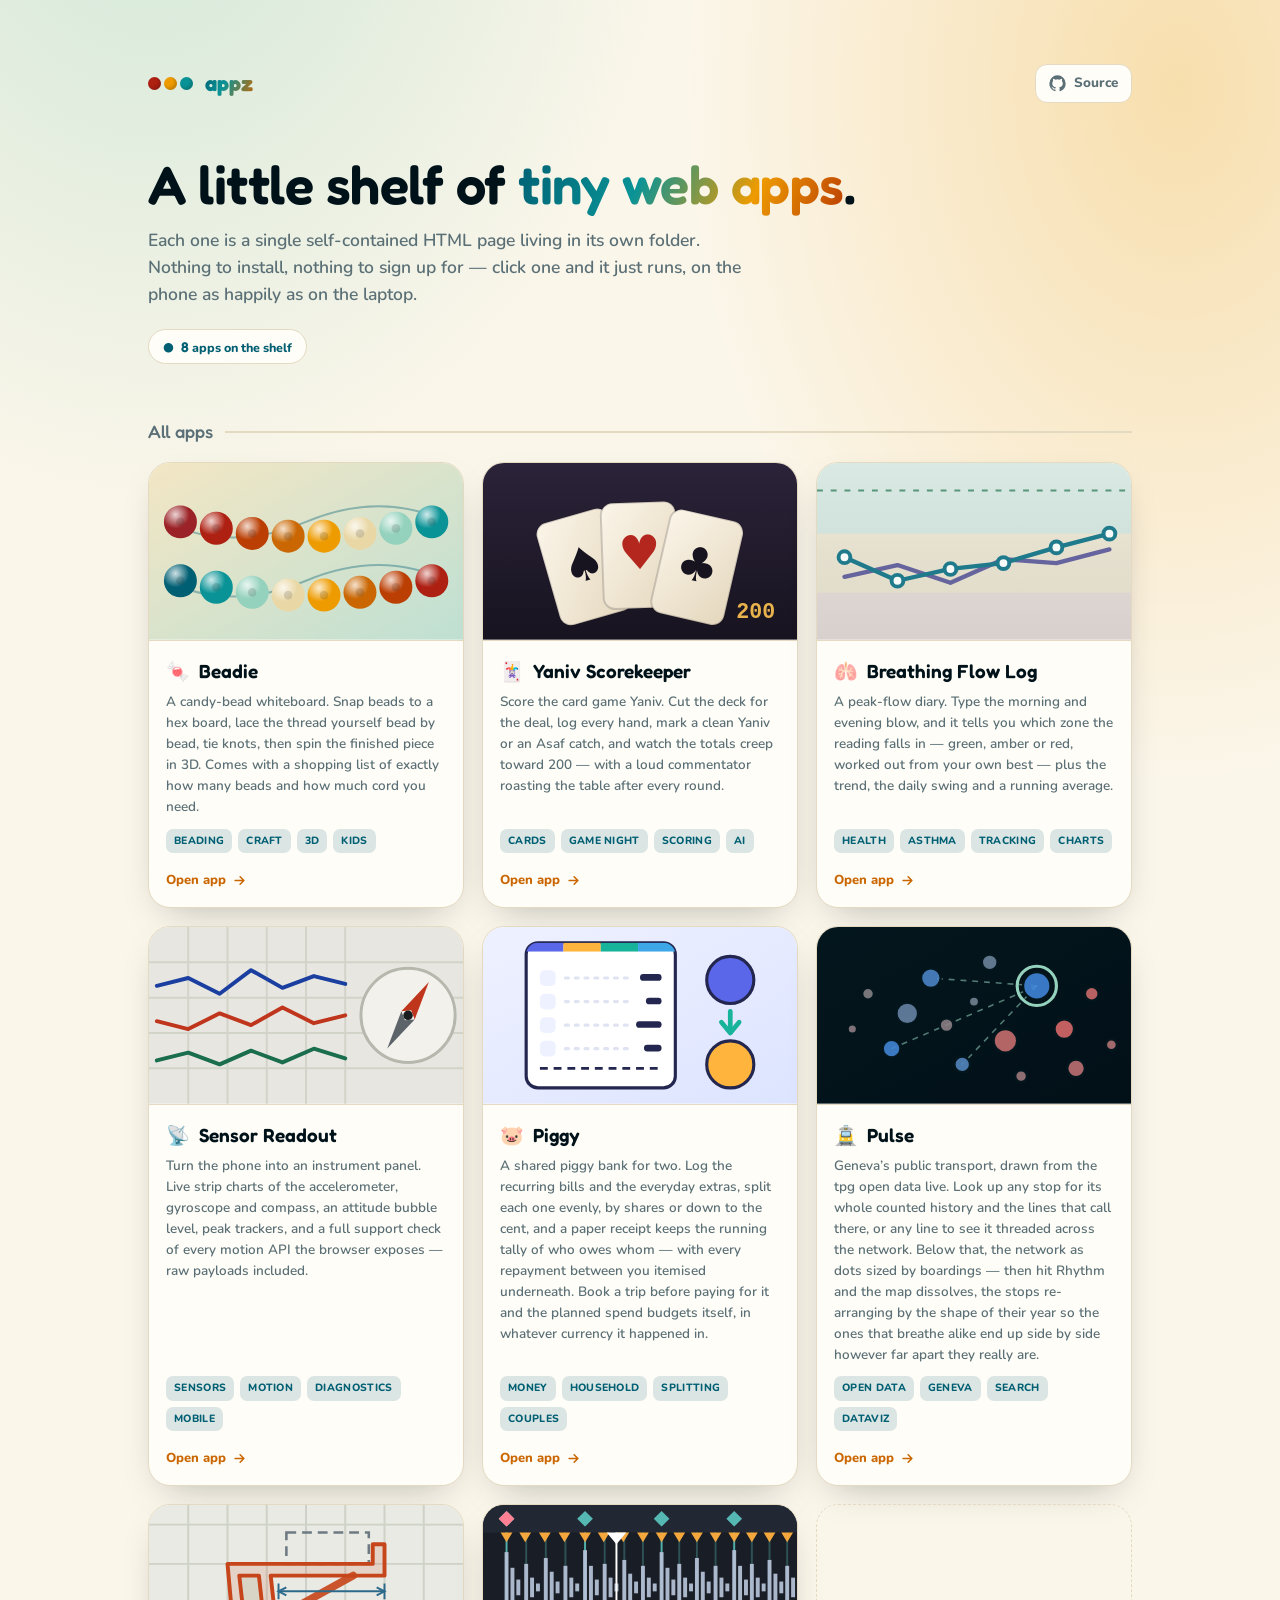
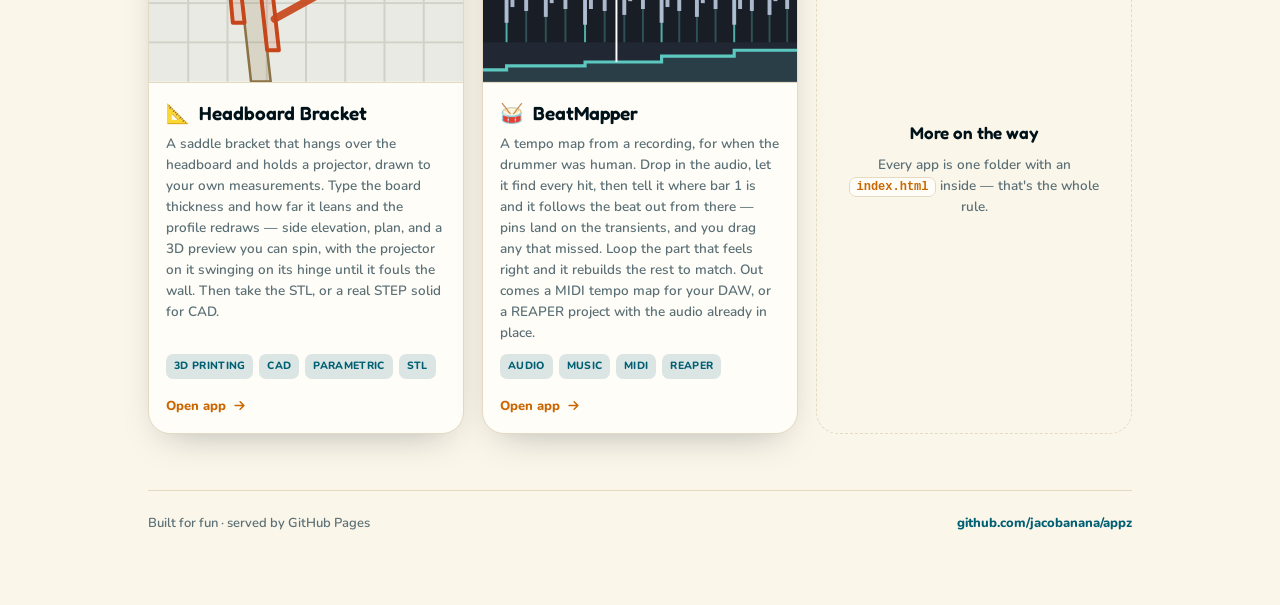
==== commit 44107e8d: "Rename Barline to BeatMapper Folder is now beat-mapper/, and the name is carried through the page ti" ====
--- a/index.html
+++ b/index.html
@@ -373,8 +373,8 @@
       </svg>`,
   },
   {
-    slug: 'barline',
-    name: 'Barline',
+    slug: 'beat-mapper',
+    name: 'BeatMapper',
     emoji: '🥁',
     desc: 'A tempo map from a recording, for when the drummer was human. Drop in the audio, let it find every hit, then tell it where bar 1 is and it follows the beat out from there — pins land on the transients, and you drag any that missed. Loop the part that feels right and it rebuilds the rest to match. Out comes a MIDI tempo map for your DAW, or a REAPER project with the audio already in place.',
     tags: ['audio', 'music', 'MIDI', 'REAPER'],
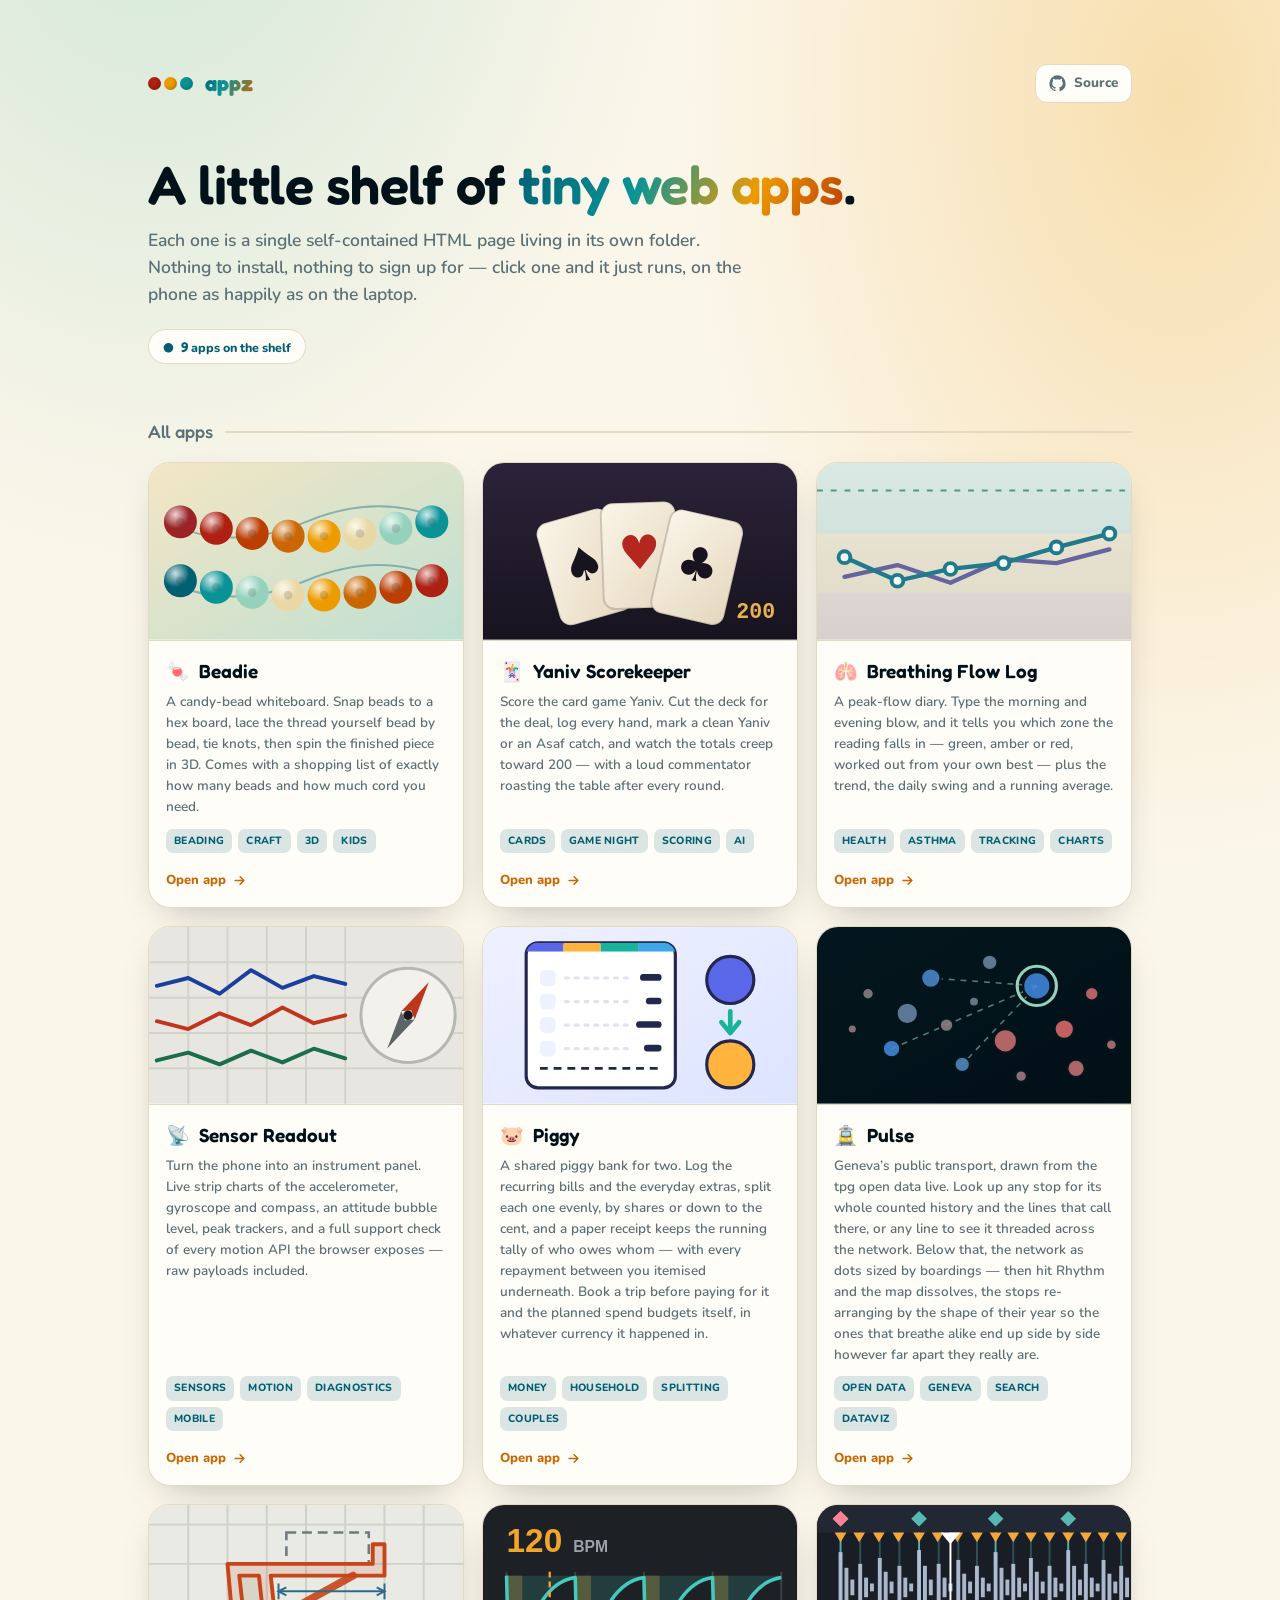
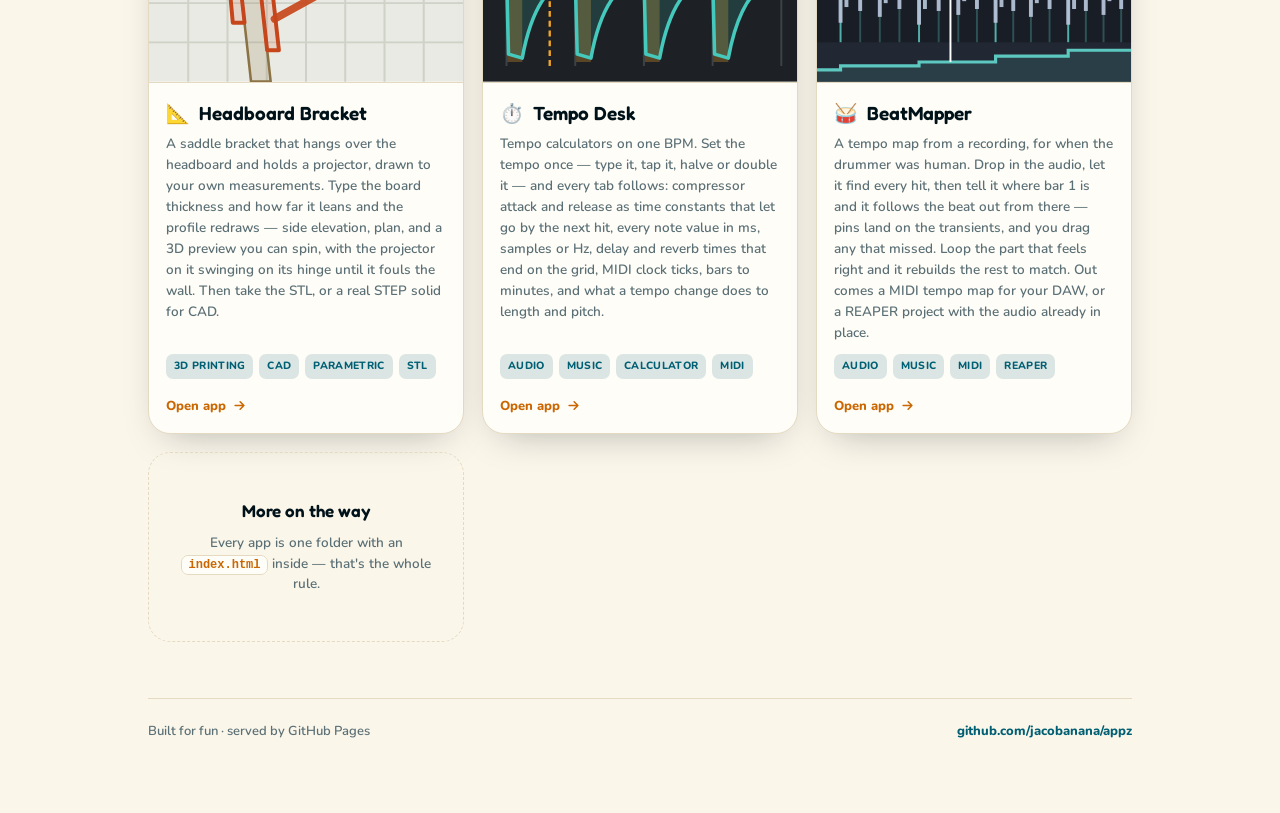
==== commit a7f05604: "Add Tempo Desk: tempo calculators on one shared BPM Compressor attack/release as tempo-synced time c" ====
--- a/index.html
+++ b/index.html
@@ -373,7 +373,28 @@
       </svg>`,
   },
   {
+    slug: 'tempo-desk',
+    name: 'Tempo Desk',
+    emoji: '⏱️',
+    desc: 'Tempo calculators on one BPM. Set the tempo once — type it, tap it, halve or double it — and every tab follows: compressor attack and release as time constants that let go by the next hit, every note value in ms, samples or Hz, delay and reverb times that end on the grid, MIDI clock ticks, bars to minutes, and what a tempo change does to length and pitch.',
+    tags: ['audio', 'music', 'calculator', 'MIDI'],
+    thumb: `
+      <svg viewBox="0 0 160 90" preserveAspectRatio="xMidYMid slice" role="img" aria-label="A compressor's gain reduction dipping on every beat and recovering before the next, under a tempo readout">
+        <rect width="160" height="90" fill="#1D2125"/>
+        <text x="12" y="24" font-family="Arial Narrow, Arial, sans-serif" font-weight="700" font-size="17" fill="#F0A52B">120</text>
+        <text x="46" y="24" font-family="Arial Narrow, Arial, sans-serif" font-weight="600" font-size="8" fill="#9BA2A9">BPM</text>
+        <g fill="#F0A52B" opacity=".28"><rect x="12" y="36" width="8" height="44"/><rect x="47" y="36" width="8" height="44"/><rect x="82" y="36" width="8" height="44"/><rect x="117" y="36" width="8" height="44"/></g>
+        <g stroke="#3C4247" stroke-width="1"><path d="M12 34v48M47 34v48M82 34v48M117 34v48M152 34v48"/></g>
+        <path d="M12 36 L13 76 L20 78 Q27 40 47 37 L48 76 L55 78 Q62 40 82 37 L83 76 L90 78 Q97 40 117 37 L118 76 L125 78 Q132 40 152 37 L152 36 Z" fill="#45C9BC" fill-opacity=".16"/>
+        <path d="M12 36 L13 76 L20 78 Q27 40 47 37 L48 76 L55 78 Q62 40 82 37 L83 76 L90 78 Q97 40 117 37 L118 76 L125 78 Q132 40 152 37" fill="none" stroke="#45C9BC" stroke-width="1.8" stroke-linejoin="round"/>
+        <path d="M34 34v48" stroke="#F0A52B" stroke-width="1.2" stroke-dasharray="3 2"/>
+      </svg>`,
+  },
+  {
     slug: 'beat-mapper',
+    // BeatMapper moved into its own repo as a Vite + TypeScript app:
+    // https://github.com/jacobanana/beat-mapper — the old folder redirects there.
+    url: 'https://jacobanana.github.io/beat-mapper/',
     name: 'BeatMapper',
     emoji: '🥁',
     desc: 'A tempo map from a recording, for when the drummer was human. Drop in the audio, let it find every hit, then tell it where bar 1 is and it follows the beat out from there — pins land on the transients, and you drag any that missed. Loop the part that feels right and it rebuilds the rest to match. Out comes a MIDI tempo map for your DAW, or a REAPER project with the audio already in place.',
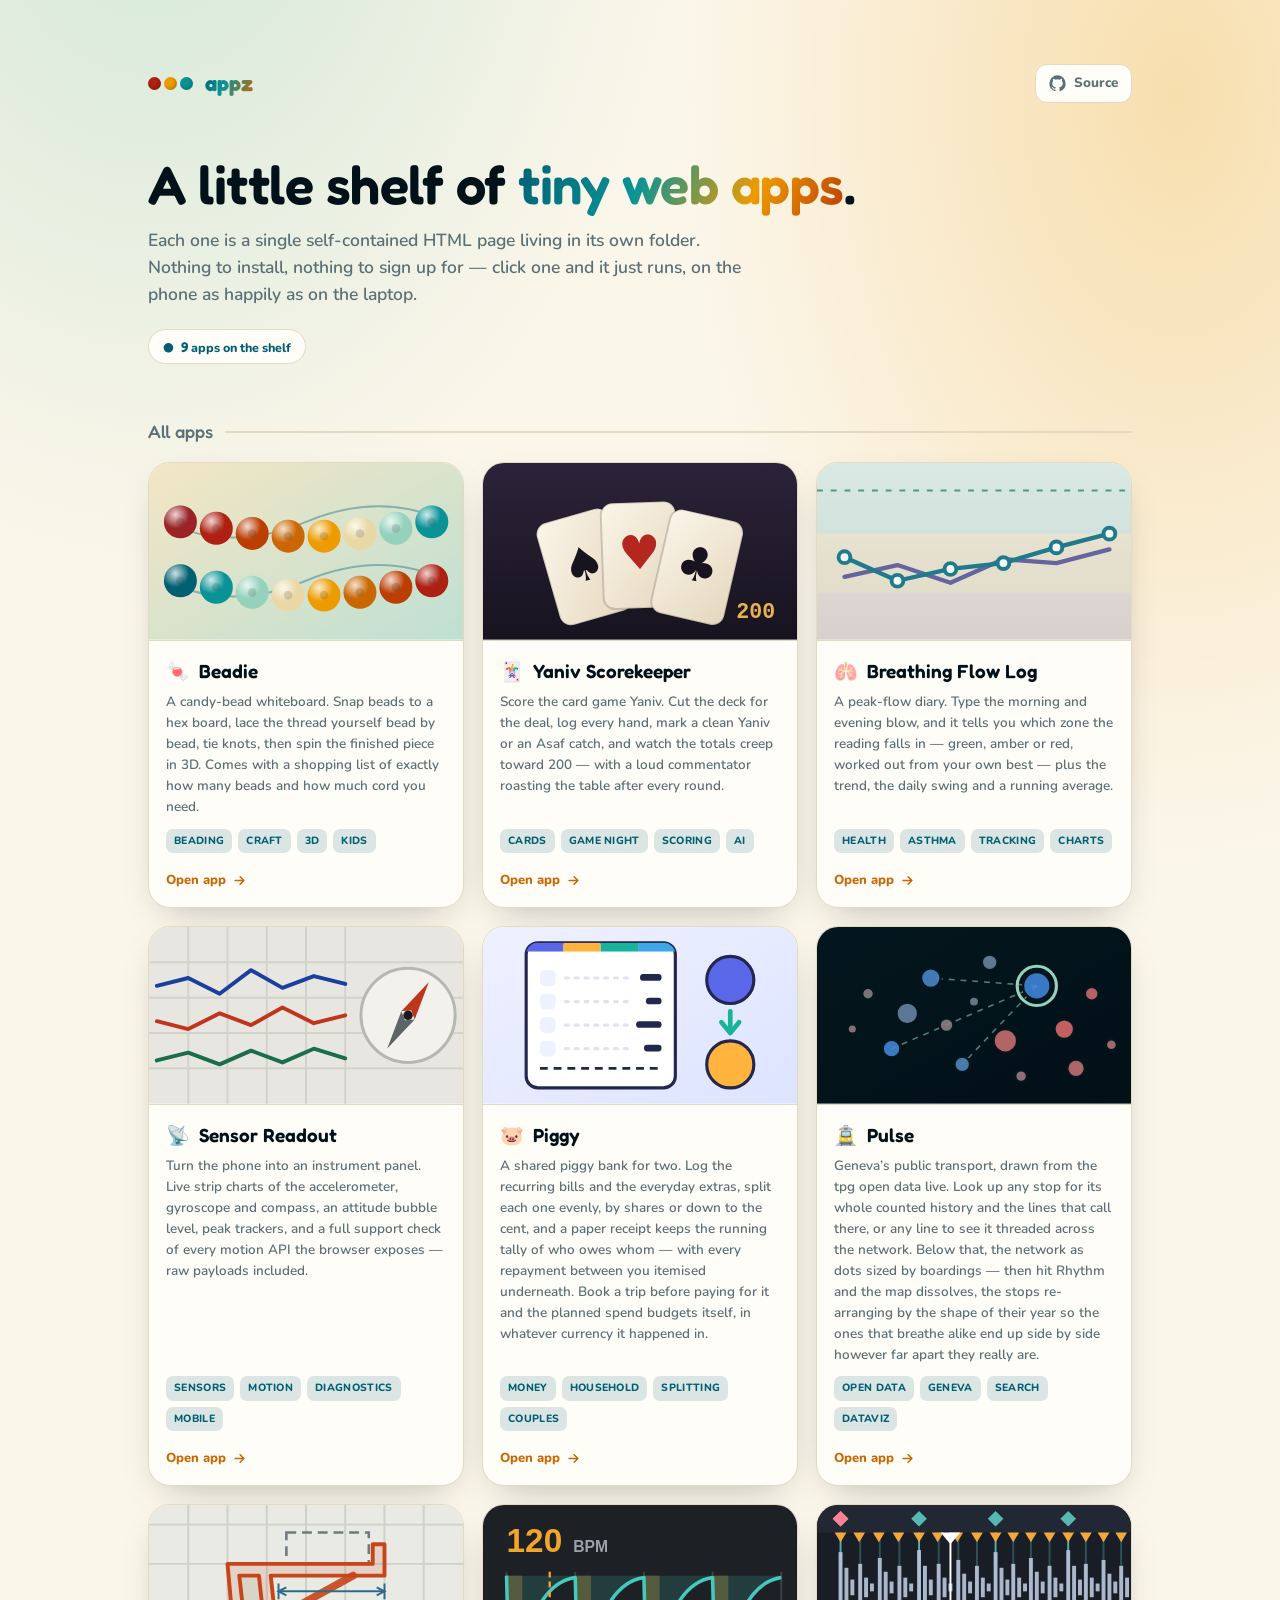
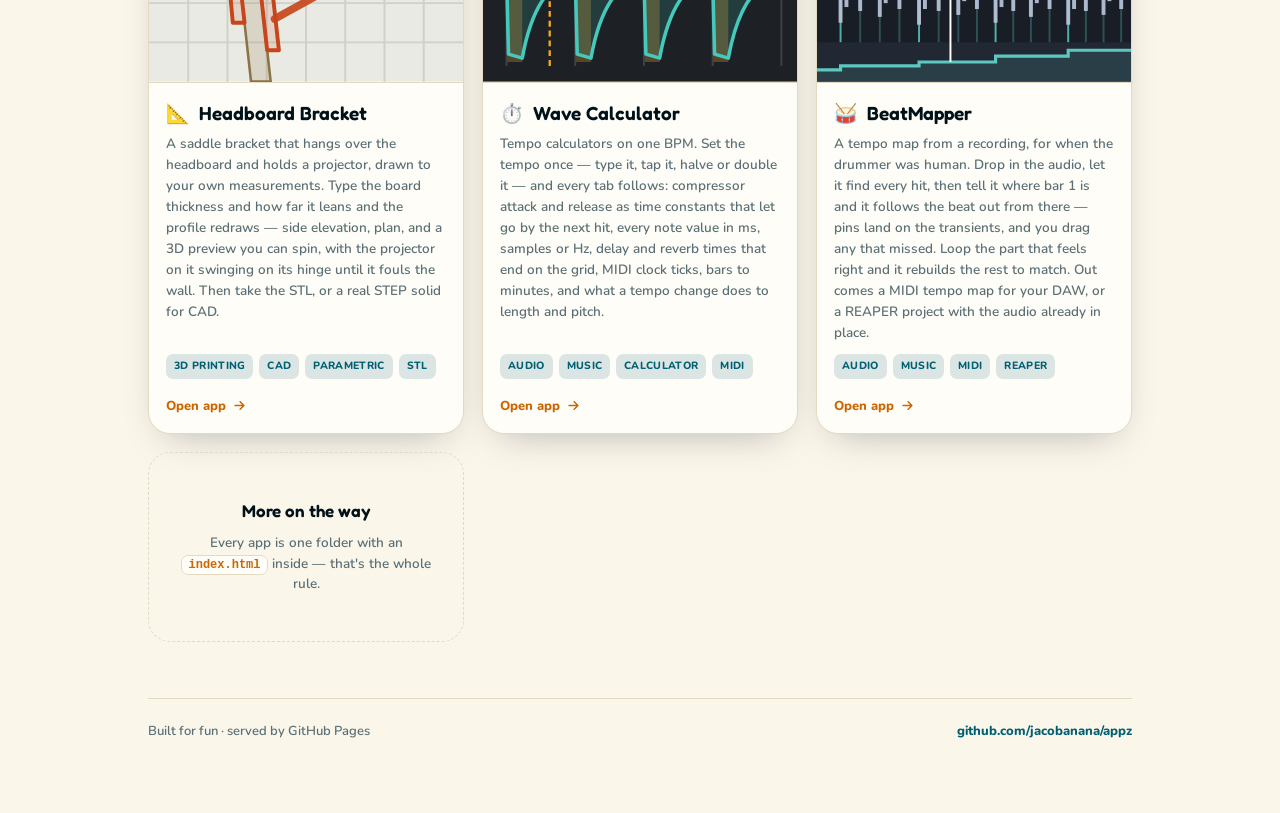
==== commit 585a177d: "Rename Tempo Desk to Wave Calculator Folder, title, landing card, README, storage keys (wave-calcula" ====
--- a/index.html
+++ b/index.html
@@ -373,8 +373,8 @@
       </svg>`,
   },
   {
-    slug: 'tempo-desk',
-    name: 'Tempo Desk',
+    slug: 'wave-calculator',
+    name: 'Wave Calculator',
     emoji: '⏱️',
     desc: 'Tempo calculators on one BPM. Set the tempo once — type it, tap it, halve or double it — and every tab follows: compressor attack and release as time constants that let go by the next hit, every note value in ms, samples or Hz, delay and reverb times that end on the grid, MIDI clock ticks, bars to minutes, and what a tempo change does to length and pitch.',
     tags: ['audio', 'music', 'calculator', 'MIDI'],
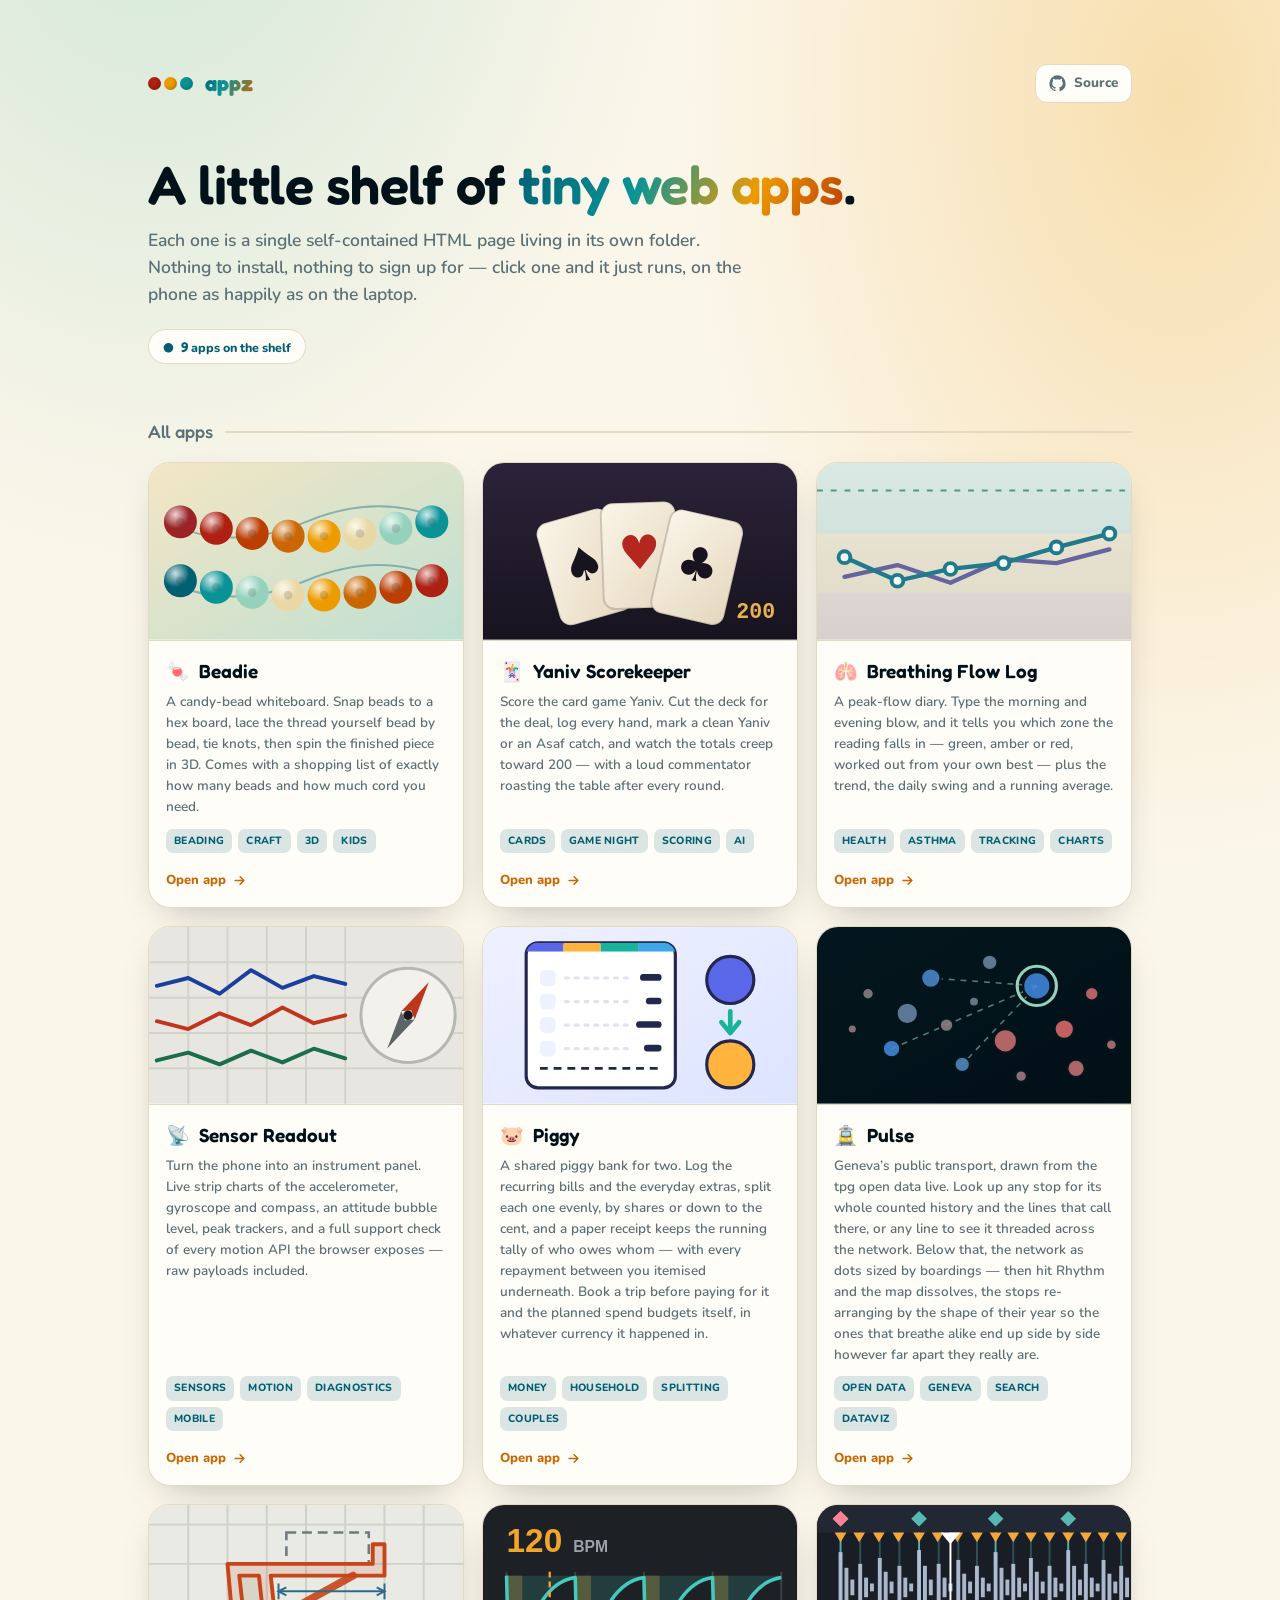
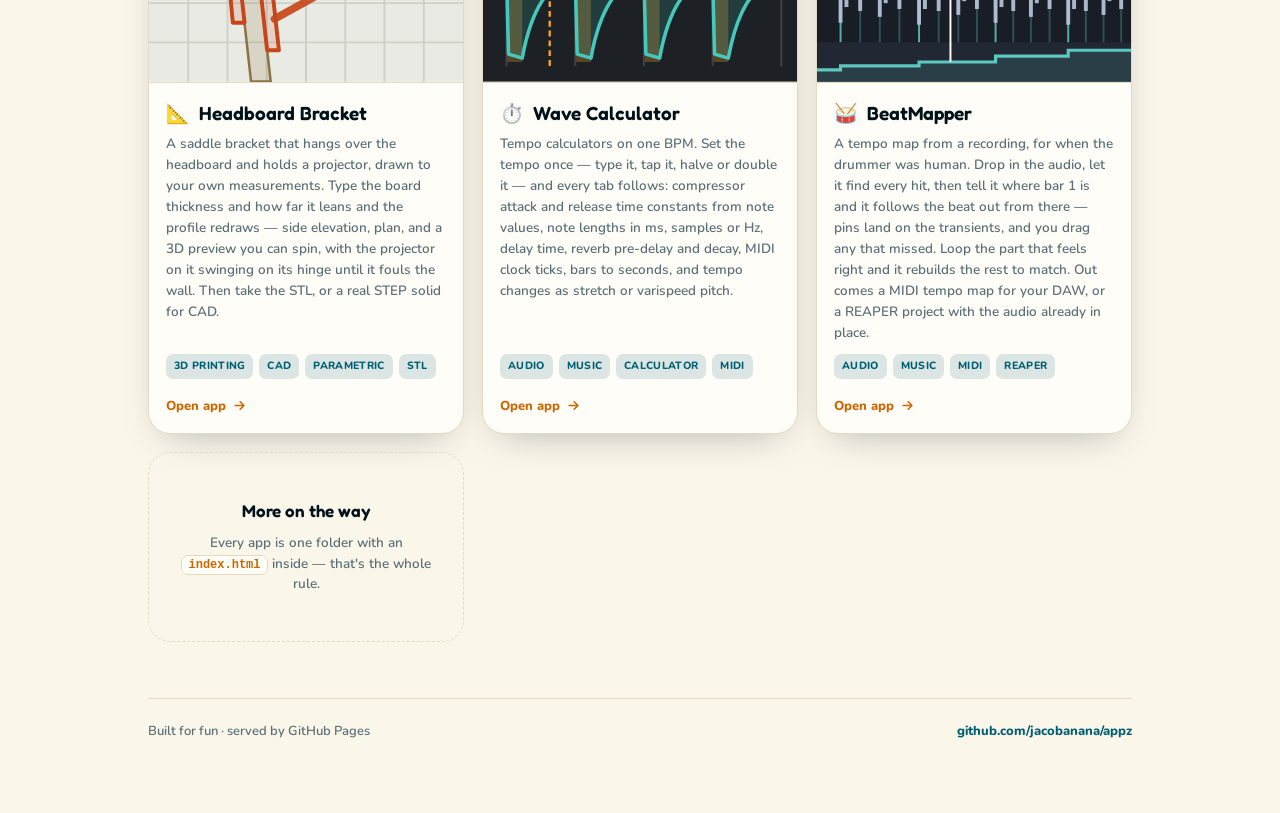
==== commit c500247a: "Wave Calculator: simpler, table-first layout - Compressor: fixed to time constants (τ, 63%), the DAW" ====
--- a/index.html
+++ b/index.html
@@ -376,7 +376,7 @@
     slug: 'wave-calculator',
     name: 'Wave Calculator',
     emoji: '⏱️',
-    desc: 'Tempo calculators on one BPM. Set the tempo once — type it, tap it, halve or double it — and every tab follows: compressor attack and release as time constants that let go by the next hit, every note value in ms, samples or Hz, delay and reverb times that end on the grid, MIDI clock ticks, bars to minutes, and what a tempo change does to length and pitch.',
+    desc: 'Tempo calculators on one BPM. Set the tempo once — type it, tap it, halve or double it — and every tab follows: compressor attack and release time constants from note values, note lengths in ms, samples or Hz, delay time, reverb pre-delay and decay, MIDI clock ticks, bars to seconds, and tempo changes as stretch or varispeed pitch.',
     tags: ['audio', 'music', 'calculator', 'MIDI'],
     thumb: `
       <svg viewBox="0 0 160 90" preserveAspectRatio="xMidYMid slice" role="img" aria-label="A compressor's gain reduction dipping on every beat and recovering before the next, under a tempo readout">
